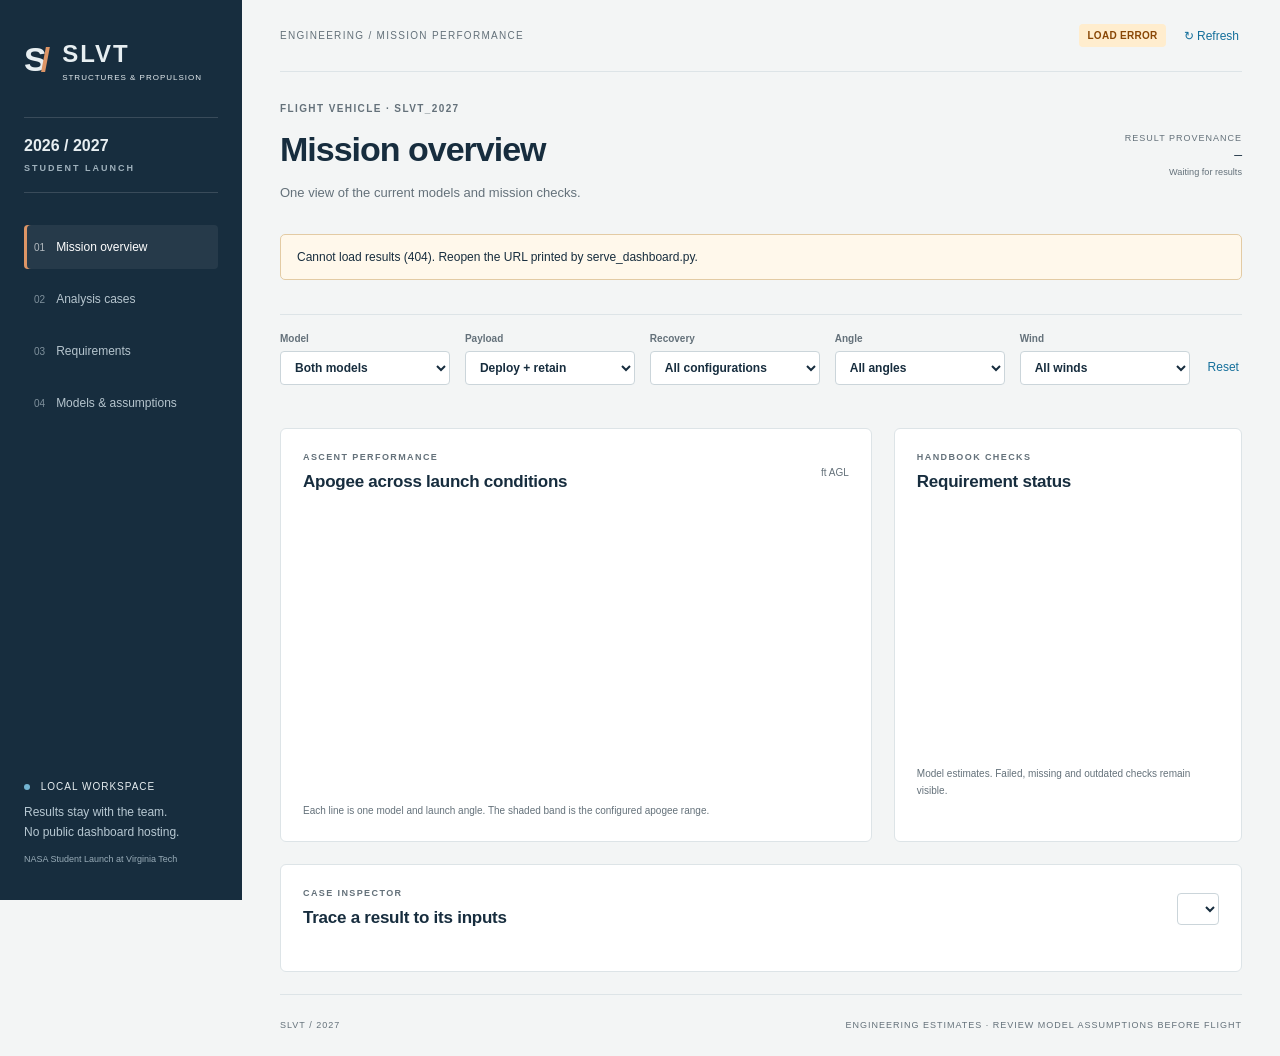
==== dashboard/index.html @ cdcfb687 "Add mission analysis automation and private local dashboard Run the committed MATLAB source and Open" ====
<!doctype html>
<html lang="en">
<head><meta charset="utf-8"><meta name="viewport" content="width=device-width, initial-scale=1"><title>SLVT · Mission performance</title><link rel="stylesheet" href="styles.css"></head>
<body>
<aside class="sidebar"><a class="brand" href="#overview"><span class="brand-icon">S<span>/</span></span><strong>SLVT<span>STRUCTURES & PROPULSION</span></strong></a><div class="season">2026 / 2027 <span>STUDENT LAUNCH</span></div><nav aria-label="Dashboard views"><button class="nav active" data-view="overview"><span>01</span>Mission overview</button><button class="nav" data-view="cases"><span>02</span>Analysis cases</button><button class="nav" data-view="requirements"><span>03</span>Requirements</button><button class="nav" data-view="notes"><span>04</span>Models & assumptions</button></nav><div class="sidebar-foot"><span class="local-dot"></span> LOCAL WORKSPACE<p>Results stay with the team.<br>No public dashboard hosting.</p><small>NASA Student Launch at Virginia Tech</small></div></aside>
<main>
<header class="topbar"><span>ENGINEERING / MISSION PERFORMANCE</span><div><span id="freshness" class="pill neutral">Loading</span><button id="refresh" class="text-button">↻ Refresh</button></div></header>
<div class="heading"><div><p class="eyebrow">FLIGHT VEHICLE · <span id="vehicle">SLVT_2027</span></p><h1 id="pageTitle">Mission overview</h1><p id="subtitle">One view of the current models and mission checks.</p></div><div class="run-meta"><span>RESULT PROVENANCE</span><strong id="commit">—</strong><small id="runTime">Waiting for results</small></div></div>
<div id="banner" class="banner" role="status" hidden></div>
<div id="sources" class="source-strip"></div>
<section class="filters" aria-label="Filter analysis cases"><label>Model<select id="sourceFilter"><option value="all">Both models</option><option value="matlab">MATLAB model</option><option value="openrocket">OpenRocket ascent</option></select></label><label>Payload<select id="payloadFilter"><option value="all">Deploy + retain</option><option value="deploy">Deploy</option><option value="retain">Retain</option></select></label><label>Recovery<select id="recoveryFilter"><option value="all">All configurations</option><option value="primary">1 · Primary</option><option value="secondary">2 · Secondary</option><option value="tertiary">3 · Tertiary</option></select></label><label>Angle<select id="angleFilter"><option value="all">All angles</option></select></label><label>Wind<select id="windFilter"><option value="all">All winds</option></select></label><button id="reset" class="text-button">Reset</button></section>
<section class="view" id="overview">
<div id="metrics" class="metrics"></div>
<div class="overview-grid"><article class="panel chart-panel"><div class="panel-title"><div><p class="eyebrow">ASCENT PERFORMANCE</p><h2>Apogee across launch conditions</h2></div><span class="unit-label">ft AGL</span></div><div id="chartLegend" class="legend"></div><div id="chart" class="chart" aria-label="Apogee against wind speed"></div><p class="caption">Each line is one model and launch angle. The shaded band is the configured apogee range.</p></article><article class="panel checks-panel"><div class="panel-title"><div><p class="eyebrow">HANDBOOK CHECKS</p><h2>Requirement status</h2></div></div><div id="checkSummary"></div><p class="caption">Model estimates. Failed, missing and outdated checks remain visible.</p></article></div>
<article class="panel"><div class="panel-title"><div><p class="eyebrow">CASE INSPECTOR</p><h2>Trace a result to its inputs</h2></div><select id="casePicker" aria-label="Inspect case"></select></div><div id="caseDetail"></div></article>
</section>
<section class="view" id="cases" hidden><article class="panel"><div class="panel-title"><div><p class="eyebrow">FULL ANALYSIS MATRIX</p><h2 id="caseCount">Analysis cases</h2></div><div class="tools"><input id="search" type="search" placeholder="Search case name…" aria-label="Search case name"><button id="export" class="primary-button">Export visible CSV</button></div></div><div class="table-wrap"><table><thead><tr><th>Case / model</th><th>Payload</th><th>Recovery</th><th>Angle</th><th>Wind</th><th>Apogee (ft)</th><th>Rail exit (ft/s)</th><th>Mach</th><th>Descent (s)</th><th>Checks</th></tr></thead><tbody id="caseRows"></tbody></table></div></article></section>
<section class="view" id="requirements" hidden><article class="panel"><div class="panel-title"><div><p class="eyebrow">REQUIREMENT TRACEABILITY</p><h2>Checks by requirement and model</h2></div></div><div class="table-wrap"><table><thead><tr><th>NASA ID / requirement</th><th>Limit</th><th>Model</th><th>Pass</th><th>Fail</th><th>Missing</th><th>Result status</th></tr></thead><tbody id="reqRows"></tbody></table></div><p class="caption">Counts include each applicable landing section. OpenRocket ascent results do not represent payload deployment or recovery scenarios.</p></article></section>
<section class="view" id="notes" hidden><div id="modelNotes"></div><article class="panel"><p class="eyebrow">LOCAL WORKFLOW</p><h2>Refresh the engineering picture</h2><ol class="instructions"><li><strong>Pull the team’s models.</strong><code>git pull</code></li><li><strong>Download the latest private CI results.</strong><code>python scripts/sync_results.py</code><p>Requires GitHub CLI and your repository access. Or run the models locally:</p><code>python scripts/run_analysis.py</code></li><li><strong>Refresh this page.</strong><p>The dashboard compares the result fingerprints with your local inputs.</p></li></ol><p class="caption">The server binds to 127.0.0.1 and requires its launch token. GitHub controls access to the private repository and artifacts; locally copied files remain readable to their holder.</p></article></section>
<footer><span>SLVT / 2027</span><span>ENGINEERING ESTIMATES · REVIEW MODEL ASSUMPTIONS BEFORE FLIGHT</span></footer>
</main><script src="app.js"></script>
</body></html>
---- dashboard/styles.css ----
:root{--navy:#172d3e;--ink:#172d3e;--muted:#64717a;--paper:#f3f5f5;--line:#dde4e7;--blue:#146f9b;--amber:#a65b0b;--cream:#fff4df;--maroon:#74263d}*{box-sizing:border-box}body{margin:0;background:var(--paper);color:var(--ink);font:14px/1.5 -apple-system,BlinkMacSystemFont,"Segoe UI",sans-serif}button,input,select{font:inherit}button,a,select{touch-action:manipulation}button{cursor:pointer}button:focus-visible,a:focus-visible,select:focus-visible,input:focus-visible{outline:3px solid #58a7c9;outline-offset:3px}button[disabled]{cursor:not-allowed;opacity:.5}.sidebar{background:var(--navy);color:#e7eef1;width:242px;position:fixed;inset:0 auto 0 0;display:flex;flex-direction:column;padding:34px 24px;z-index:2}.brand{color:inherit;text-decoration:none;display:flex;align-items:center;gap:12px}.brand-icon{font-size:34px;font-weight:800;letter-spacing:-6px;padding-right:6px}.brand-icon span{color:#dd9566}.brand strong{font-size:24px;letter-spacing:2px}.brand strong>span{display:block;font-size:8px;font-weight:500;letter-spacing:1px}.season{border-top:1px solid #ffffff25;border-bottom:1px solid #ffffff25;margin:32px 0;padding:16px 0;font-size:16px;font-weight:600}.season span{display:block;font-size:9px;letter-spacing:2px;color:#9fb1bc;margin-top:4px}nav{display:grid;gap:8px}.nav{border:0;text-align:left;padding:13px 10px;background:transparent;color:#b6c5ce;font-size:12px;border-radius:4px}.nav span{margin-right:11px;font-size:10px;opacity:.65}.nav.active,.nav:hover{color:#fff;background:#ffffff10}.nav.active{box-shadow:inset 3px 0 #dd9566}.sidebar-foot{margin-top:auto;font-size:10px;letter-spacing:1px;padding-top:25px}.sidebar-foot p{font-size:12px;letter-spacing:0;line-height:1.7;color:#b7c8d2}.sidebar-foot small{font-size:9px;letter-spacing:0;color:#99acb8}.local-dot{display:inline-block;width:6px;height:6px;border-radius:50%;background:#73b4d2;margin-right:7px}main{margin-left:242px;padding:0 38px;max-width:1900px}.topbar{display:flex;align-items:center;justify-content:space-between;height:72px;border-bottom:1px solid var(--line);font-size:10px;letter-spacing:1.3px;color:var(--muted)}.topbar>div{display:flex;align-items:center;gap:15px}.heading{display:flex;justify-content:space-between;align-items:center;padding:29px 0 23px}.eyebrow{color:var(--muted);font-size:10px;letter-spacing:1.4px;font-weight:600;margin:0 0 8px}h1{font-size:34px;letter-spacing:-1px;font-weight:650;margin:0 0 6px}h2{font-size:17px;letter-spacing:-.25px;font-weight:650;margin:0}p{margin:8px 0}.heading>div>p:last-child{color:var(--muted);font-size:13px}.run-meta{text-align:right;display:grid;gap:3px;font-size:11px}.run-meta>span{color:var(--muted);font-size:9px;letter-spacing:1px}.run-meta strong{font:13px ui-monospace,monospace}.run-meta small{color:var(--muted)}.pill{display:inline-block;border-radius:4px;padding:4px 8px;white-space:nowrap;font-size:10px;font-weight:650;letter-spacing:.3px}.pass{color:#075d86;background:#e3f0f6}.fail{color:#894706;background:#ffedce}.neutral{color:#5a6770;background:#e9edef}.banner{padding:13px 16px;border:1px solid #e3cba4;background:#fff8eb;border-radius:5px;font-size:12px;margin-bottom:16px;white-space:pre-line}.source-strip{display:grid;grid-template-columns:1fr 1fr;gap:14px;margin-bottom:18px}.source{background:white;border:1px solid var(--line);border-radius:5px;padding:12px 16px;display:flex;align-items:center;justify-content:space-between;gap:8px}.source strong{font-size:12px}.source small{display:block;color:var(--muted);font-size:10px}.filters{display:flex;gap:15px;align-items:end;padding:16px 0 20px;border-top:1px solid var(--line);margin-bottom:1px}.filters label{font-size:10px;color:var(--muted);font-weight:600;display:grid;gap:5px;flex:1}select,input{background:#fff;border:1px solid #cbd5da;border-radius:4px;padding:8px 10px;color:var(--ink);min-width:0;font-size:12px}select{cursor:pointer}.text-button{border:0;background:transparent;color:var(--blue);padding:9px 3px;font-size:12px}.primary-button{background:var(--navy);color:white;border:0;border-radius:4px;font-size:12px;padding:9px 14px}.metrics{display:grid;grid-template-columns:repeat(4,1fr);gap:16px;margin-bottom:22px}.metric{background:white;border:1px solid var(--line);border-radius:5px;padding:18px 19px;min-height:145px}.metric h3{font-size:11px;color:var(--muted);font-weight:500;margin:0 0 13px}.metric .value{font-size:28px;font-weight:600;letter-spacing:-1px;white-space:nowrap}.metric .value small{font-size:11px;color:var(--muted);font-weight:400;margin-left:5px;letter-spacing:0}.metric p{font-size:10px;color:var(--muted);margin:9px 0 0}.metric .rule{height:3px;border-radius:3px;background:#e4edf2;margin-top:14px}.metric .rule.bad{background:#f0c688}.overview-grid{display:grid;grid-template-columns:minmax(0,1.7fr) minmax(300px,1fr);gap:22px}.panel{background:#fff;border:1px solid var(--line);border-radius:6px;padding:22px;margin-bottom:22px;min-width:0}.panel-title{display:flex;align-items:center;justify-content:space-between;gap:16px;margin-bottom:18px}.panel-title .eyebrow{font-size:9px;margin-bottom:5px}.unit-label{font-size:10px;color:var(--muted)}.caption{font-size:10px;line-height:1.7;color:var(--muted);margin:12px 0 0}.chart{min-height:255px;display:grid;place-items:center}.chart svg{width:100%;height:auto;overflow:visible}.legend{display:flex;flex-wrap:wrap;gap:15px;font-size:10px;color:var(--muted);min-height:22px}.legend span{display:flex;align-items:center;gap:5px}.legend i{width:18px;border-top:2px solid currentColor}.req-item{padding:10px 0;border-bottom:1px solid #edf0f1;display:flex;align-items:center;justify-content:space-between;gap:12px;font-size:11px}.req-item:last-child{border-bottom:0}.req-item strong{font-size:10px;color:var(--muted);margin-right:10px;font-weight:500}.table-wrap{overflow:auto}table{border-collapse:collapse;width:100%;font-size:11px;white-space:nowrap}th{text-align:left;font-weight:500;color:var(--muted);font-size:10px;background:#f6f8f8;border-top:1px solid var(--line);border-bottom:1px solid var(--line);padding:11px 12px}td{padding:12px;border-bottom:1px solid #edf0f1}td:first-child{font-weight:550}td small{display:block;font-size:9px;font-weight:400;color:var(--muted)}tr[data-case]{cursor:pointer}tr[data-case]:hover{background:#f3f8fb}.detail-grid{display:grid;grid-template-columns:1fr 1fr;gap:25px}.detail-grid h3{font-size:12px;margin:0 0 12px}.section-row{padding:9px 0;border-bottom:1px solid #edf0f1;display:flex;justify-content:space-between;font-size:11px;gap:15px}.section-row small{display:block;color:var(--muted);font-size:10px}.section-values{text-align:right;white-space:nowrap}.empty{padding:40px 15px;color:var(--muted);text-align:center;font-size:13px}.empty code{display:block;margin:15px 0;font-size:12px}.tools{display:flex;gap:10px}.note-list{font-size:12px;line-height:1.8;padding-left:18px;color:#52616b}.note-list li{margin:10px 0}.instructions{padding-left:22px;line-height:1.7;font-size:12px}.instructions li{margin:20px 0}.instructions strong{display:block}.instructions code{display:block;background:#f3f6f7;padding:10px 14px;color:#1c435a;max-width:600px;overflow:auto}.instructions p{color:var(--muted);font-size:11px}footer{border-top:1px solid var(--line);display:flex;justify-content:space-between;font-size:9px;color:var(--muted);letter-spacing:1px;padding:24px 0}.view[hidden]{display:none}#casePicker{max-width:52%;font-size:11px}#checkSummary{min-height:240px}#modelNotes .panel{margin-bottom:16px}@media(min-width:1500px){main{padding:0 55px}.metrics{gap:22px}.metric{padding:22px}.chart{min-height:280px}}@media(max-width:1150px){.sidebar{width:205px;padding:25px 17px}main{margin-left:205px;padding:0 22px}.overview-grid{grid-template-columns:1fr}.metrics{gap:10px}.metric{padding:15px 12px}.metric .value{font-size:23px}.filters{gap:8px}.filters label:first-child{flex:1.3}.run-meta{max-width:180px}}@media(max-width:780px){.sidebar{position:static;width:auto;padding:15px 18px}.brand strong{font-size:19px}.brand-icon{font-size:28px}.season,.sidebar-foot{display:none}nav{display:flex;overflow:auto;margin-top:15px;gap:4px}.nav{white-space:nowrap;padding:9px;font-size:11px}.nav span{display:none}main{margin-left:0;padding:0 17px}.topbar{height:55px;font-size:8px}.heading{align-items:start}h1{font-size:27px}.run-meta{display:none}.source-strip{grid-template-columns:1fr;gap:8px}.filters{flex-wrap:wrap}.filters label{min-width:28%}.metrics{grid-template-columns:1fr 1fr}.detail-grid{grid-template-columns:1fr}.panel{padding:16px}.panel-title{flex-wrap:wrap}#casePicker{max-width:100%;width:100%}.tools{width:100%;flex-wrap:wrap}footer span:last-child{max-width:70%;text-align:right}}

.legend i.matlab{color:#146f9b}.legend i.openrocket{color:#8b3f55}
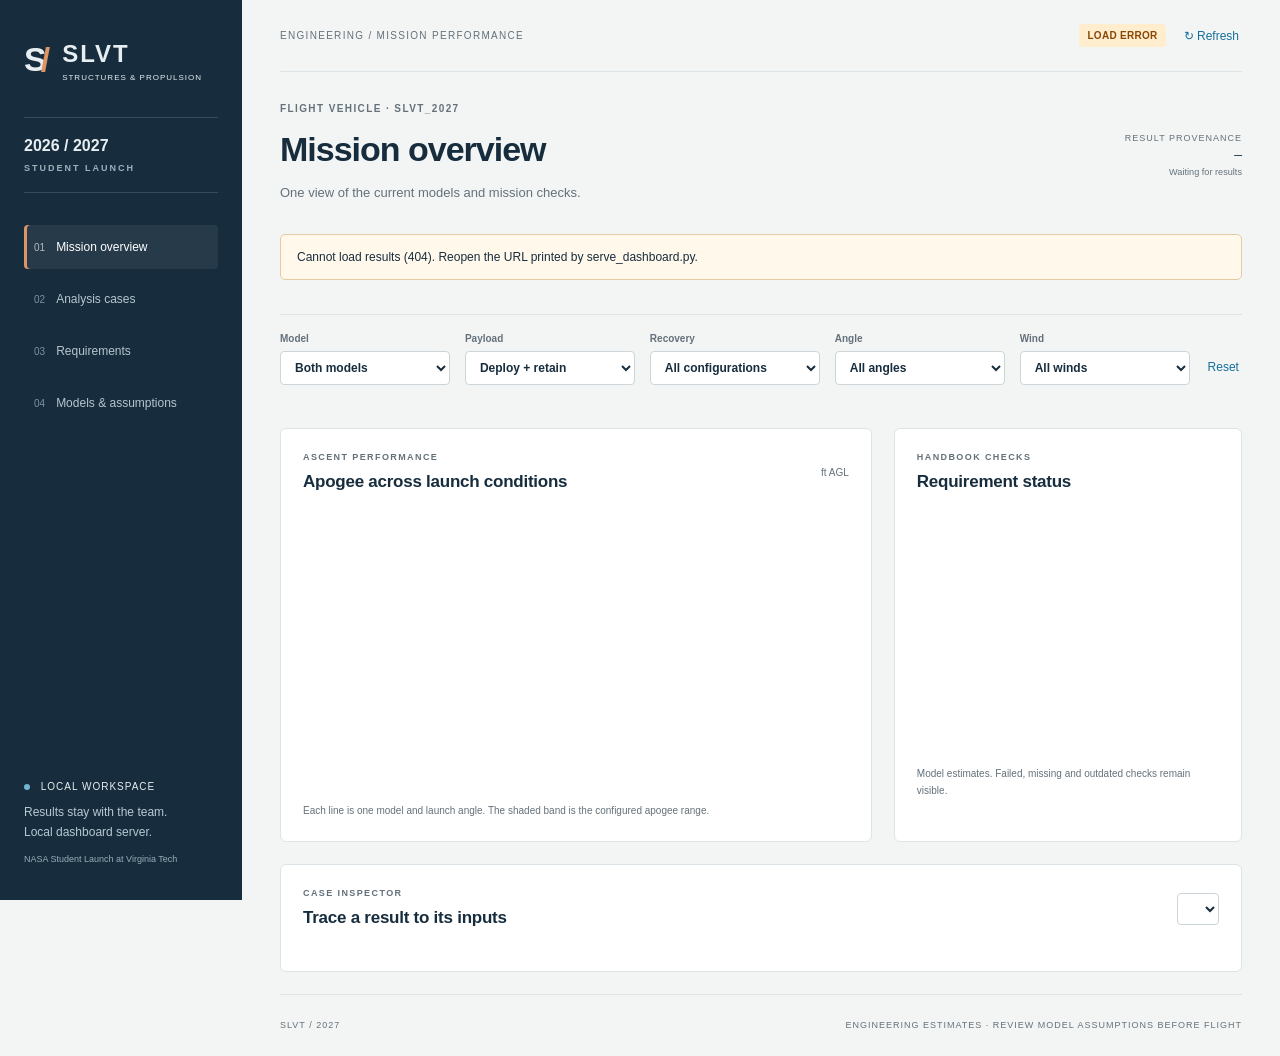
==== commit 7ab66558: "Prepare static GitHub Pages dashboard with explicit publishing opt-in Package dashboard assets and r" ====
--- a/dashboard/index.html
+++ b/dashboard/index.html
@@ -1,8 +1,8 @@
 <!doctype html>
 <html lang="en">
 <head><meta charset="utf-8"><meta name="viewport" content="width=device-width, initial-scale=1"><title>SLVT · Mission performance</title><link rel="stylesheet" href="styles.css"></head>
-<body>
-<aside class="sidebar"><a class="brand" href="#overview"><span class="brand-icon">S<span>/</span></span><strong>SLVT<span>STRUCTURES & PROPULSION</span></strong></a><div class="season">2026 / 2027 <span>STUDENT LAUNCH</span></div><nav aria-label="Dashboard views"><button class="nav active" data-view="overview"><span>01</span>Mission overview</button><button class="nav" data-view="cases"><span>02</span>Analysis cases</button><button class="nav" data-view="requirements"><span>03</span>Requirements</button><button class="nav" data-view="notes"><span>04</span>Models & assumptions</button></nav><div class="sidebar-foot"><span class="local-dot"></span> LOCAL WORKSPACE<p>Results stay with the team.<br>No public dashboard hosting.</p><small>NASA Student Launch at Virginia Tech</small></div></aside>
+<body data-hosting="local">
+<aside class="sidebar"><a class="brand" href="#overview"><span class="brand-icon">S<span>/</span></span><strong>SLVT<span>STRUCTURES & PROPULSION</span></strong></a><div class="season">2026 / 2027 <span>STUDENT LAUNCH</span></div><nav aria-label="Dashboard views"><button class="nav active" data-view="overview"><span>01</span>Mission overview</button><button class="nav" data-view="cases"><span>02</span>Analysis cases</button><button class="nav" data-view="requirements"><span>03</span>Requirements</button><button class="nav" data-view="notes"><span>04</span>Models & assumptions</button></nav><div class="sidebar-foot"><span class="local-dot"></span> <span id="hostingLabel">LOCAL WORKSPACE</span><p id="hostingDescription">Results stay with the team.<br>Local dashboard server.</p><small>NASA Student Launch at Virginia Tech</small></div></aside>
 <main>
 <header class="topbar"><span>ENGINEERING / MISSION PERFORMANCE</span><div><span id="freshness" class="pill neutral">Loading</span><button id="refresh" class="text-button">↻ Refresh</button></div></header>
 <div class="heading"><div><p class="eyebrow">FLIGHT VEHICLE · <span id="vehicle">SLVT_2027</span></p><h1 id="pageTitle">Mission overview</h1><p id="subtitle">One view of the current models and mission checks.</p></div><div class="run-meta"><span>RESULT PROVENANCE</span><strong id="commit">—</strong><small id="runTime">Waiting for results</small></div></div>
@@ -16,7 +16,7 @@
 </section>
 <section class="view" id="cases" hidden><article class="panel"><div class="panel-title"><div><p class="eyebrow">FULL ANALYSIS MATRIX</p><h2 id="caseCount">Analysis cases</h2></div><div class="tools"><input id="search" type="search" placeholder="Search case name…" aria-label="Search case name"><button id="export" class="primary-button">Export visible CSV</button></div></div><div class="table-wrap"><table><thead><tr><th>Case / model</th><th>Payload</th><th>Recovery</th><th>Angle</th><th>Wind</th><th>Apogee (ft)</th><th>Rail exit (ft/s)</th><th>Mach</th><th>Descent (s)</th><th>Checks</th></tr></thead><tbody id="caseRows"></tbody></table></div></article></section>
 <section class="view" id="requirements" hidden><article class="panel"><div class="panel-title"><div><p class="eyebrow">REQUIREMENT TRACEABILITY</p><h2>Checks by requirement and model</h2></div></div><div class="table-wrap"><table><thead><tr><th>NASA ID / requirement</th><th>Limit</th><th>Model</th><th>Pass</th><th>Fail</th><th>Missing</th><th>Result status</th></tr></thead><tbody id="reqRows"></tbody></table></div><p class="caption">Counts include each applicable landing section. OpenRocket ascent results do not represent payload deployment or recovery scenarios.</p></article></section>
-<section class="view" id="notes" hidden><div id="modelNotes"></div><article class="panel"><p class="eyebrow">LOCAL WORKFLOW</p><h2>Refresh the engineering picture</h2><ol class="instructions"><li><strong>Pull the team’s models.</strong><code>git pull</code></li><li><strong>Download the latest private CI results.</strong><code>python scripts/sync_results.py</code><p>Requires GitHub CLI and your repository access. Or run the models locally:</p><code>python scripts/run_analysis.py</code></li><li><strong>Refresh this page.</strong><p>The dashboard compares the result fingerprints with your local inputs.</p></li></ol><p class="caption">The server binds to 127.0.0.1 and requires its launch token. GitHub controls access to the private repository and artifacts; locally copied files remain readable to their holder.</p></article></section>
+<section class="view" id="notes" hidden><div id="modelNotes"></div><article class="panel" id="localInstructions"><p class="eyebrow">LOCAL WORKFLOW</p><h2>Refresh the engineering picture</h2><ol class="instructions"><li><strong>Pull the team’s models.</strong><code>git pull</code></li><li><strong>Download the latest private CI results.</strong><code>python scripts/sync_results.py</code><p>Requires GitHub CLI and your repository access. Or run the models locally:</p><code>python scripts/run_analysis.py</code></li><li><strong>Refresh this page.</strong><p>The dashboard compares the result fingerprints with your local inputs.</p></li></ol><p class="caption">The server binds to 127.0.0.1 and requires its launch token. GitHub controls access to the private repository and artifacts; locally copied files remain readable to their holder.</p></article><article class="panel" id="pagesInstructions" hidden><p class="eyebrow">GITHUB PAGES</p><h2>Results from the repository</h2><p>GitHub Actions runs the committed models and publishes this dashboard after analysis. New runs take a few minutes. Refresh loads the most recently published snapshot; simulations do not run in your browser.</p><p><a id="repositoryLink">Open repository</a> · <a id="workflowLink">View analysis run</a></p><p class="caption">The timestamp and commit identify the analyzed model version. Failed and incomplete checks remain visible. This snapshot cannot detect uncommitted changes on someone’s computer.</p></article></section>
 <footer><span>SLVT / 2027</span><span>ENGINEERING ESTIMATES · REVIEW MODEL ASSUMPTIONS BEFORE FLIGHT</span></footer>
 </main><script src="app.js"></script>
 </body></html>
